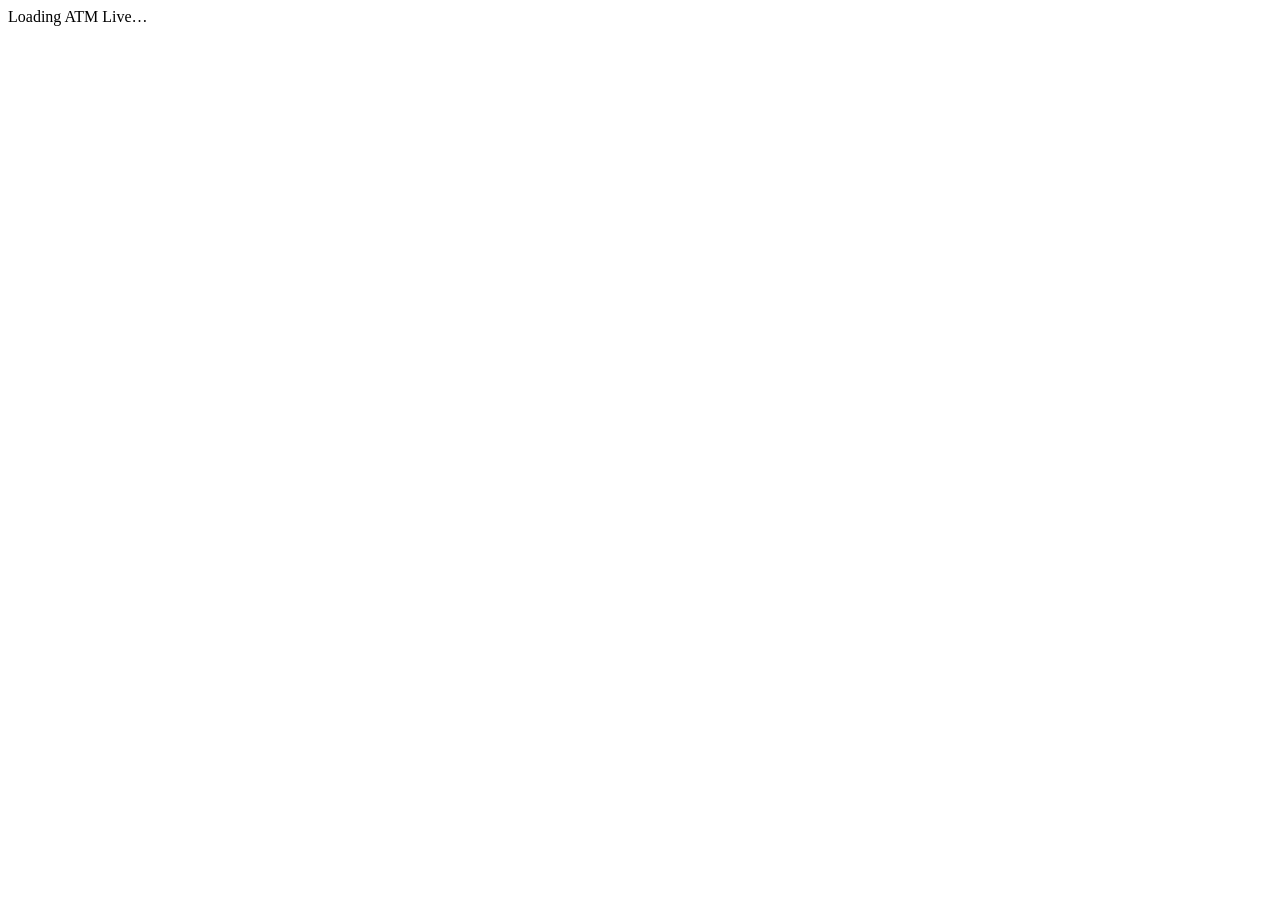
==== live.html @ b84f5c5e "feat: add isolated ATM live entry point and public configuration template" ====
<!doctype html>
<html lang="en">
<head>
  <meta charset="utf-8">
  <meta name="viewport" content="width=device-width, initial-scale=1, viewport-fit=cover">
  <meta name="theme-color" content="#101010">
  <meta name="description" content="ATM Live — authenticated buyer and seller marketplace for hire in Zambia.">
  <title>ATM Live — Anything to Hire</title>
  <link rel="icon" href="./favicon.svg" type="image/svg+xml">
  <link rel="preconnect" href="https://fonts.googleapis.com">
  <link rel="preconnect" href="https://fonts.gstatic.com" crossorigin>
  <link href="https://fonts.googleapis.com/css2?family=Figtree:wght@400;500;600;700;800;900&display=swap" rel="stylesheet">
  <link rel="stylesheet" href="./atm-live.css?v=atm-live-20261122">
</head>
<body>
  <div id="live-root"><div class="loading-shell">Loading ATM Live…</div></div>
  <script src="./atm-live-config.js?v=atm-live-20261122"></script>
  <script type="module" src="./atm-live.js?v=atm-live-20261122"></script>
</body>
</html>
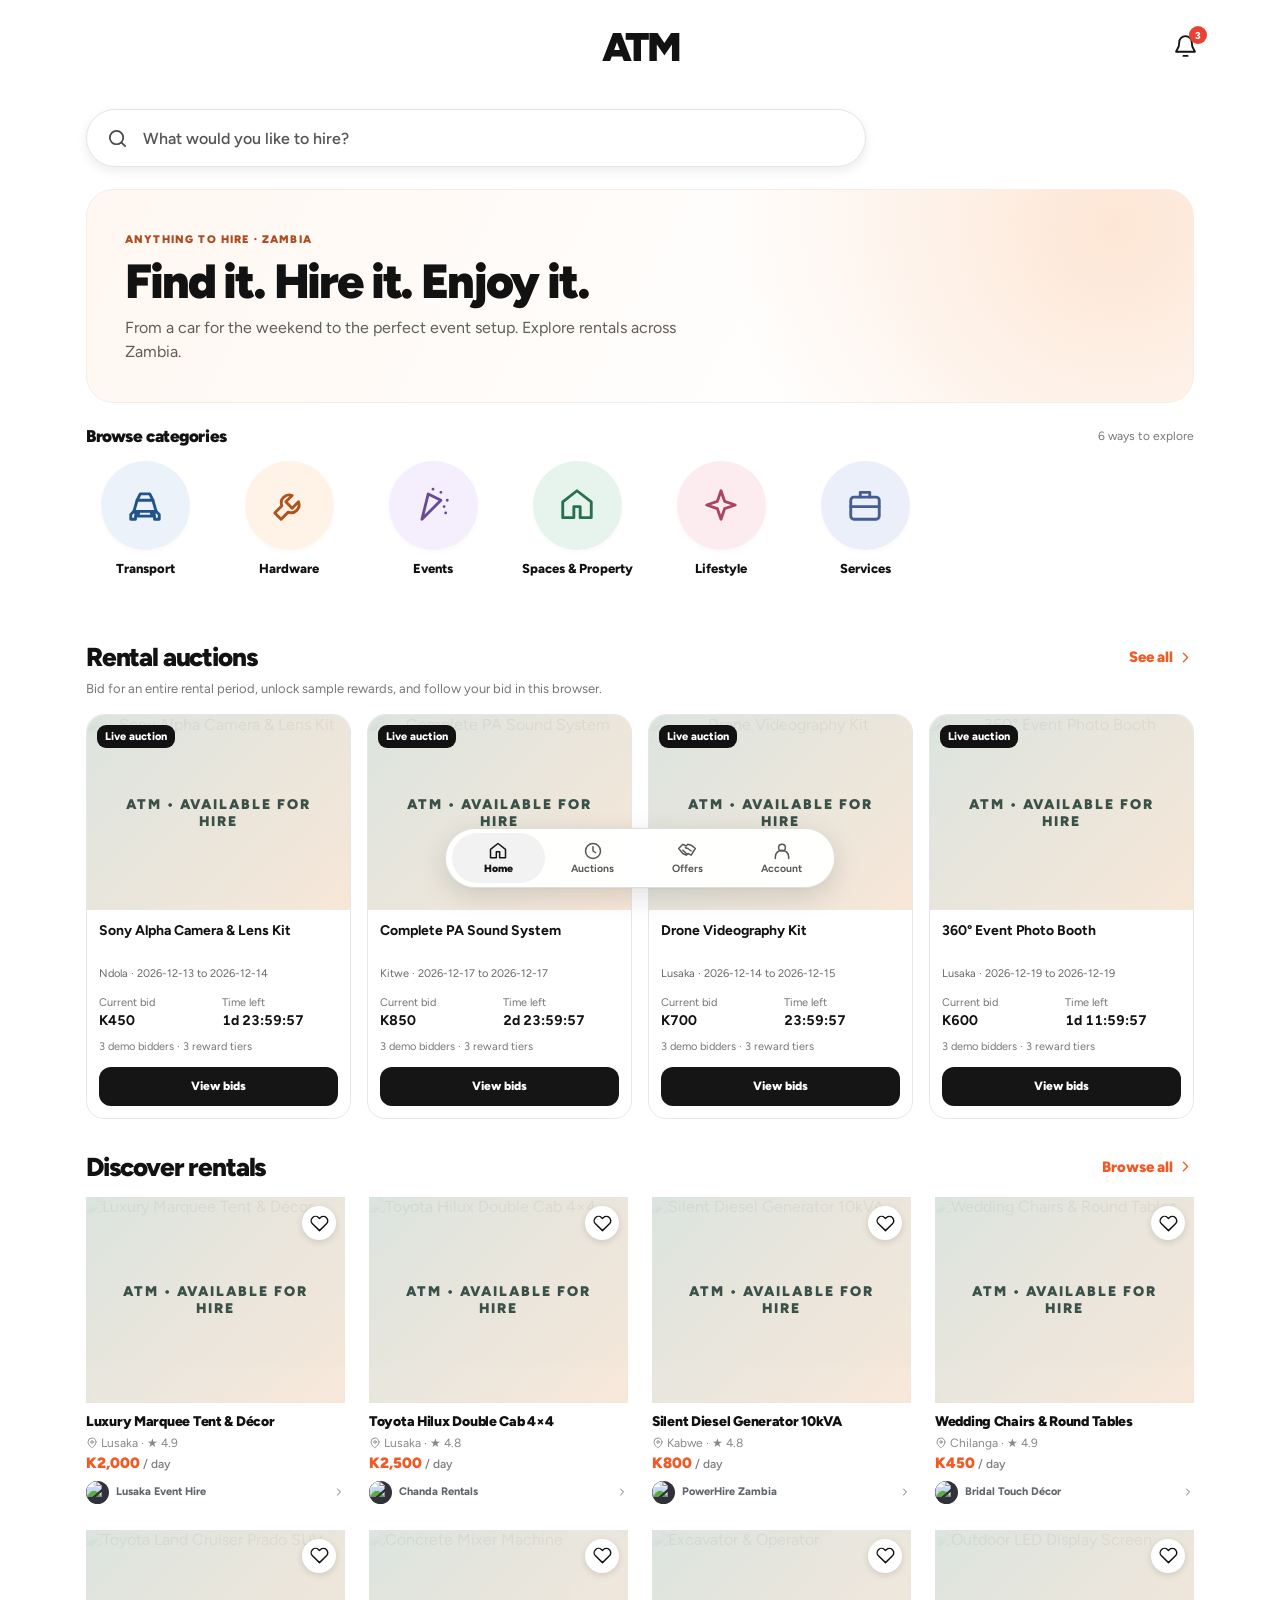
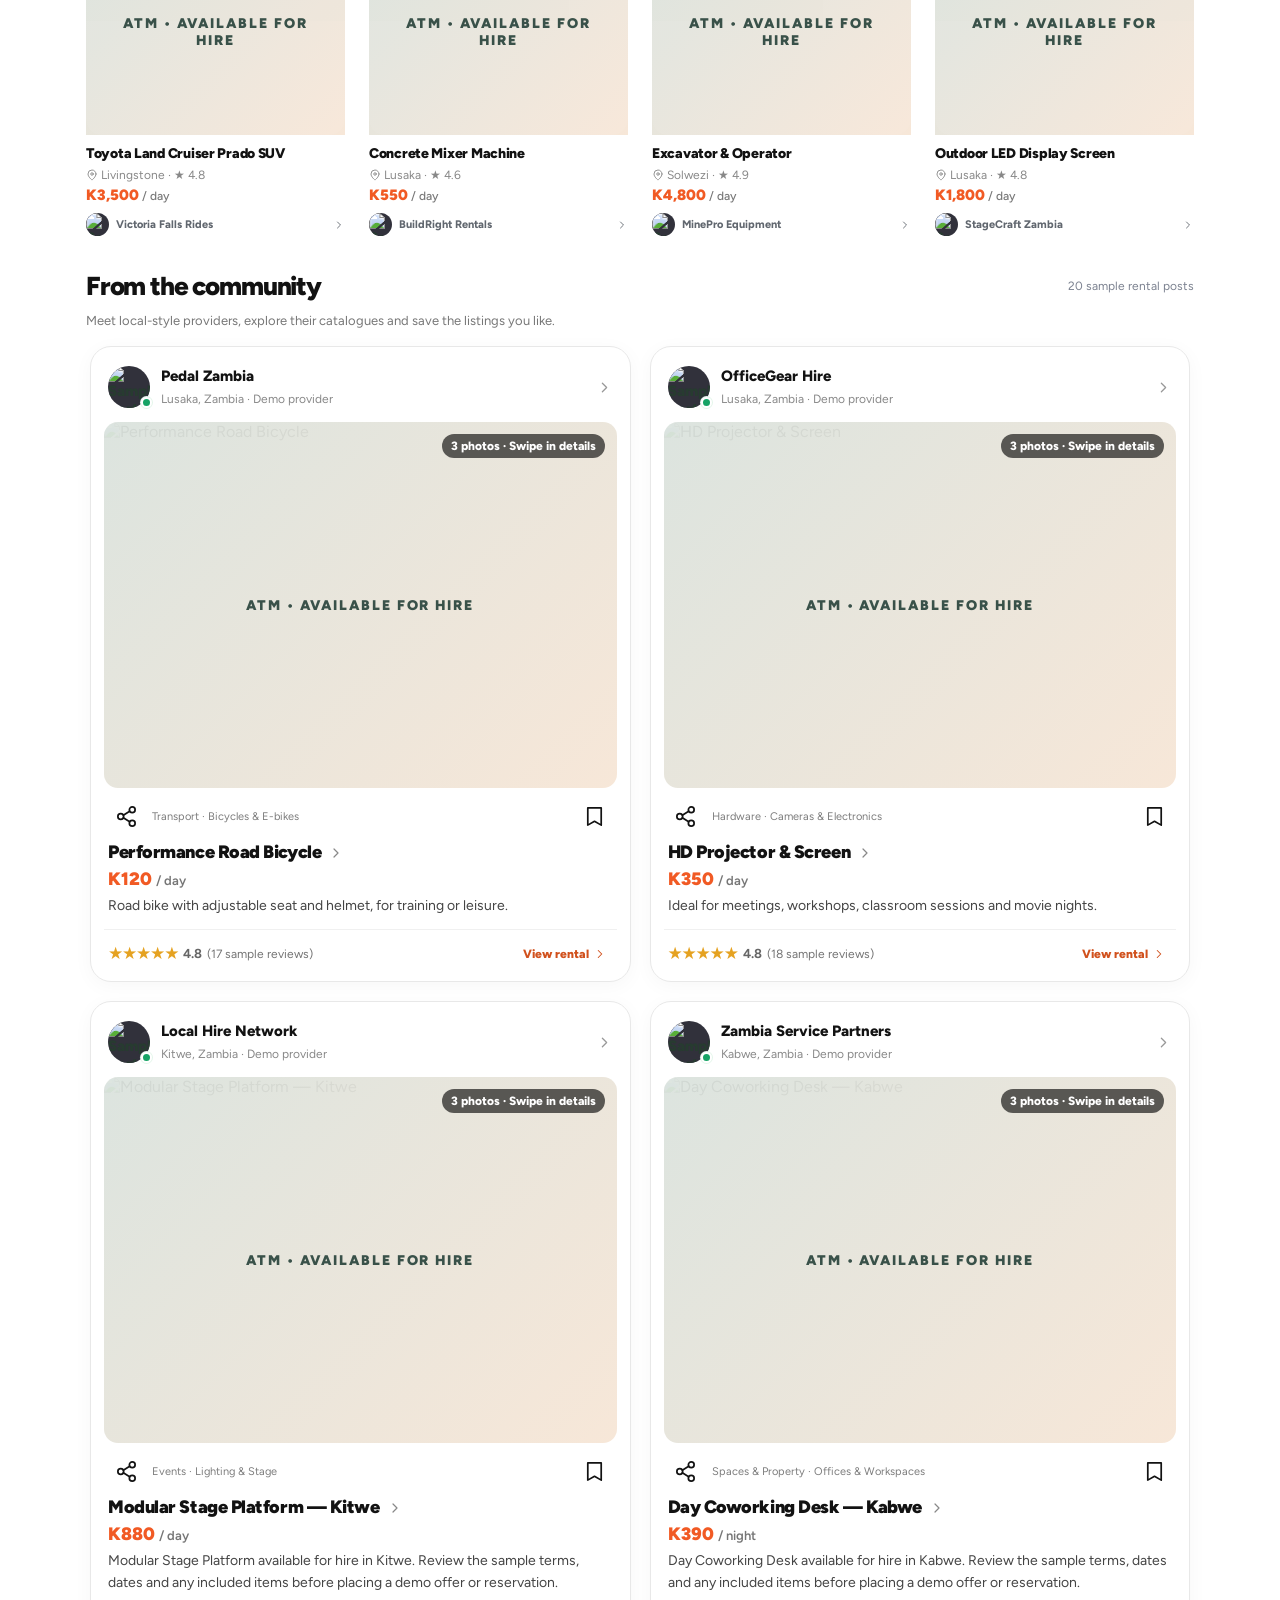
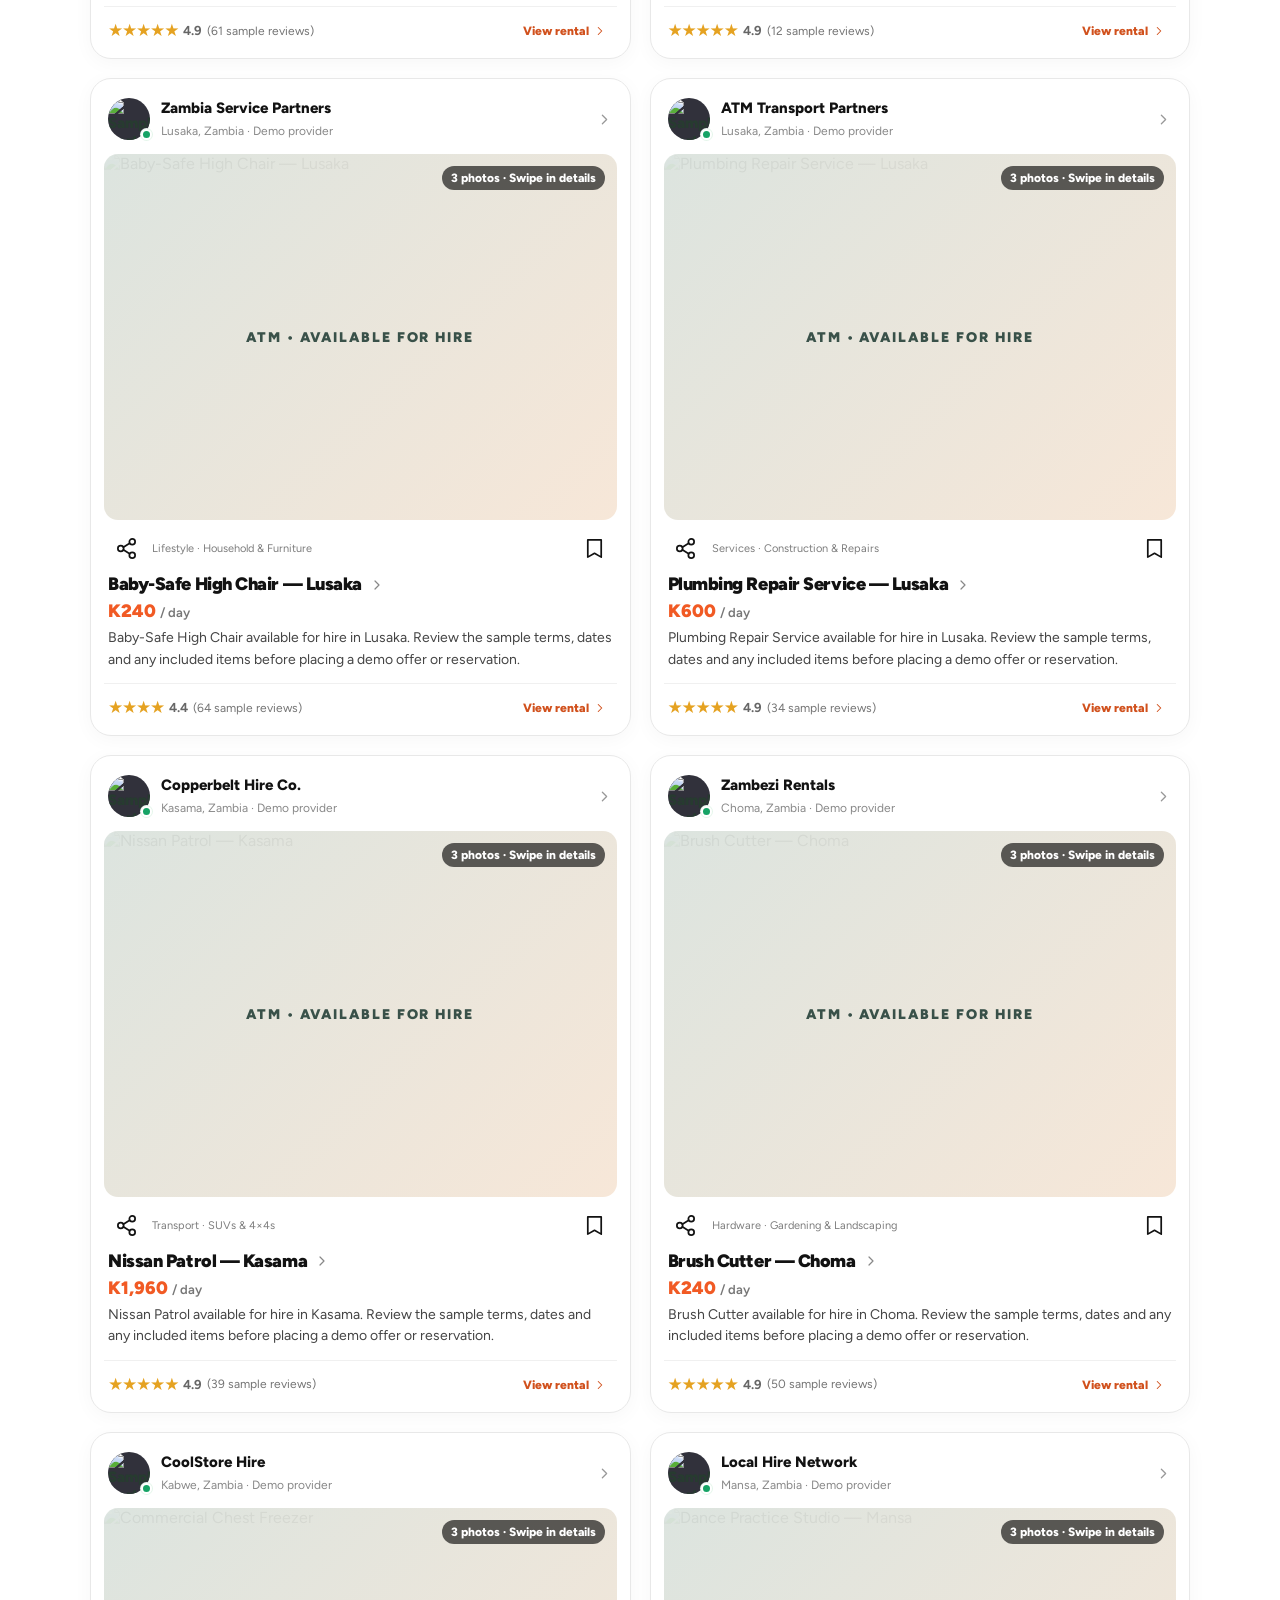
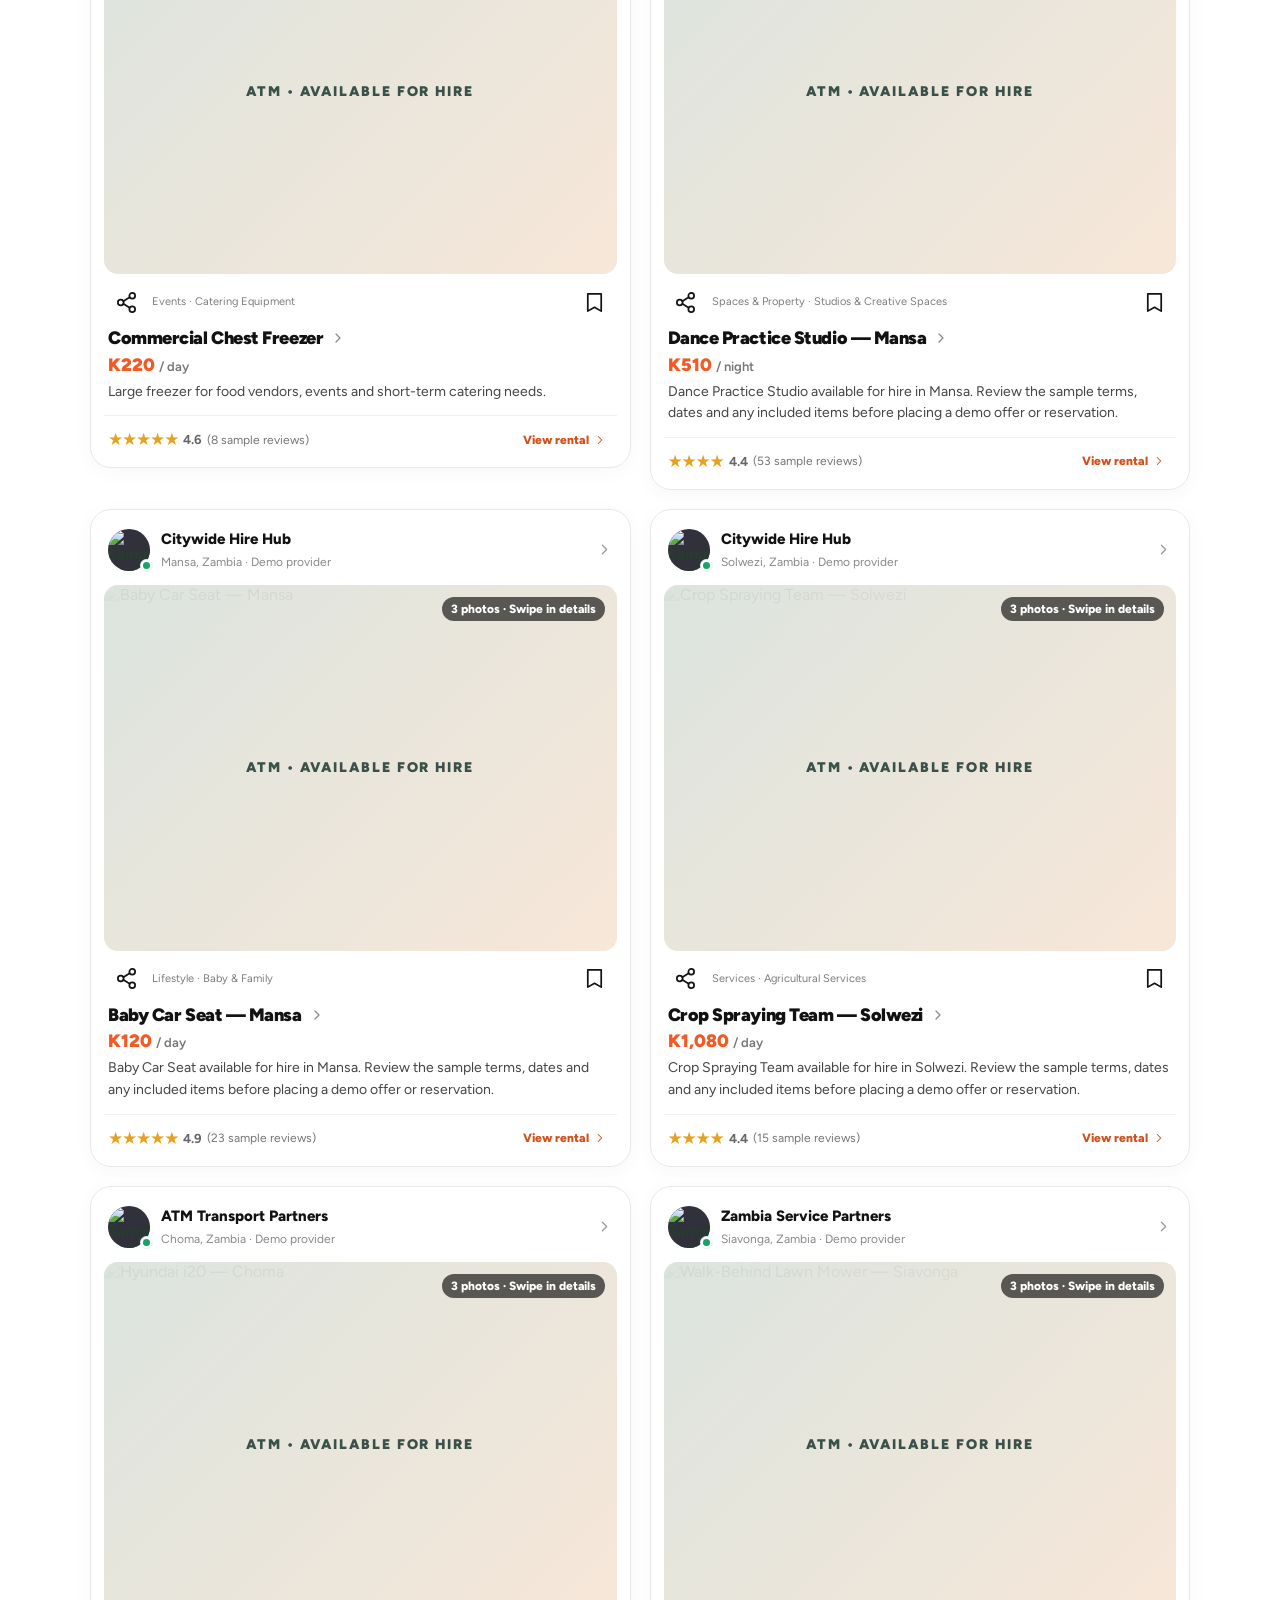
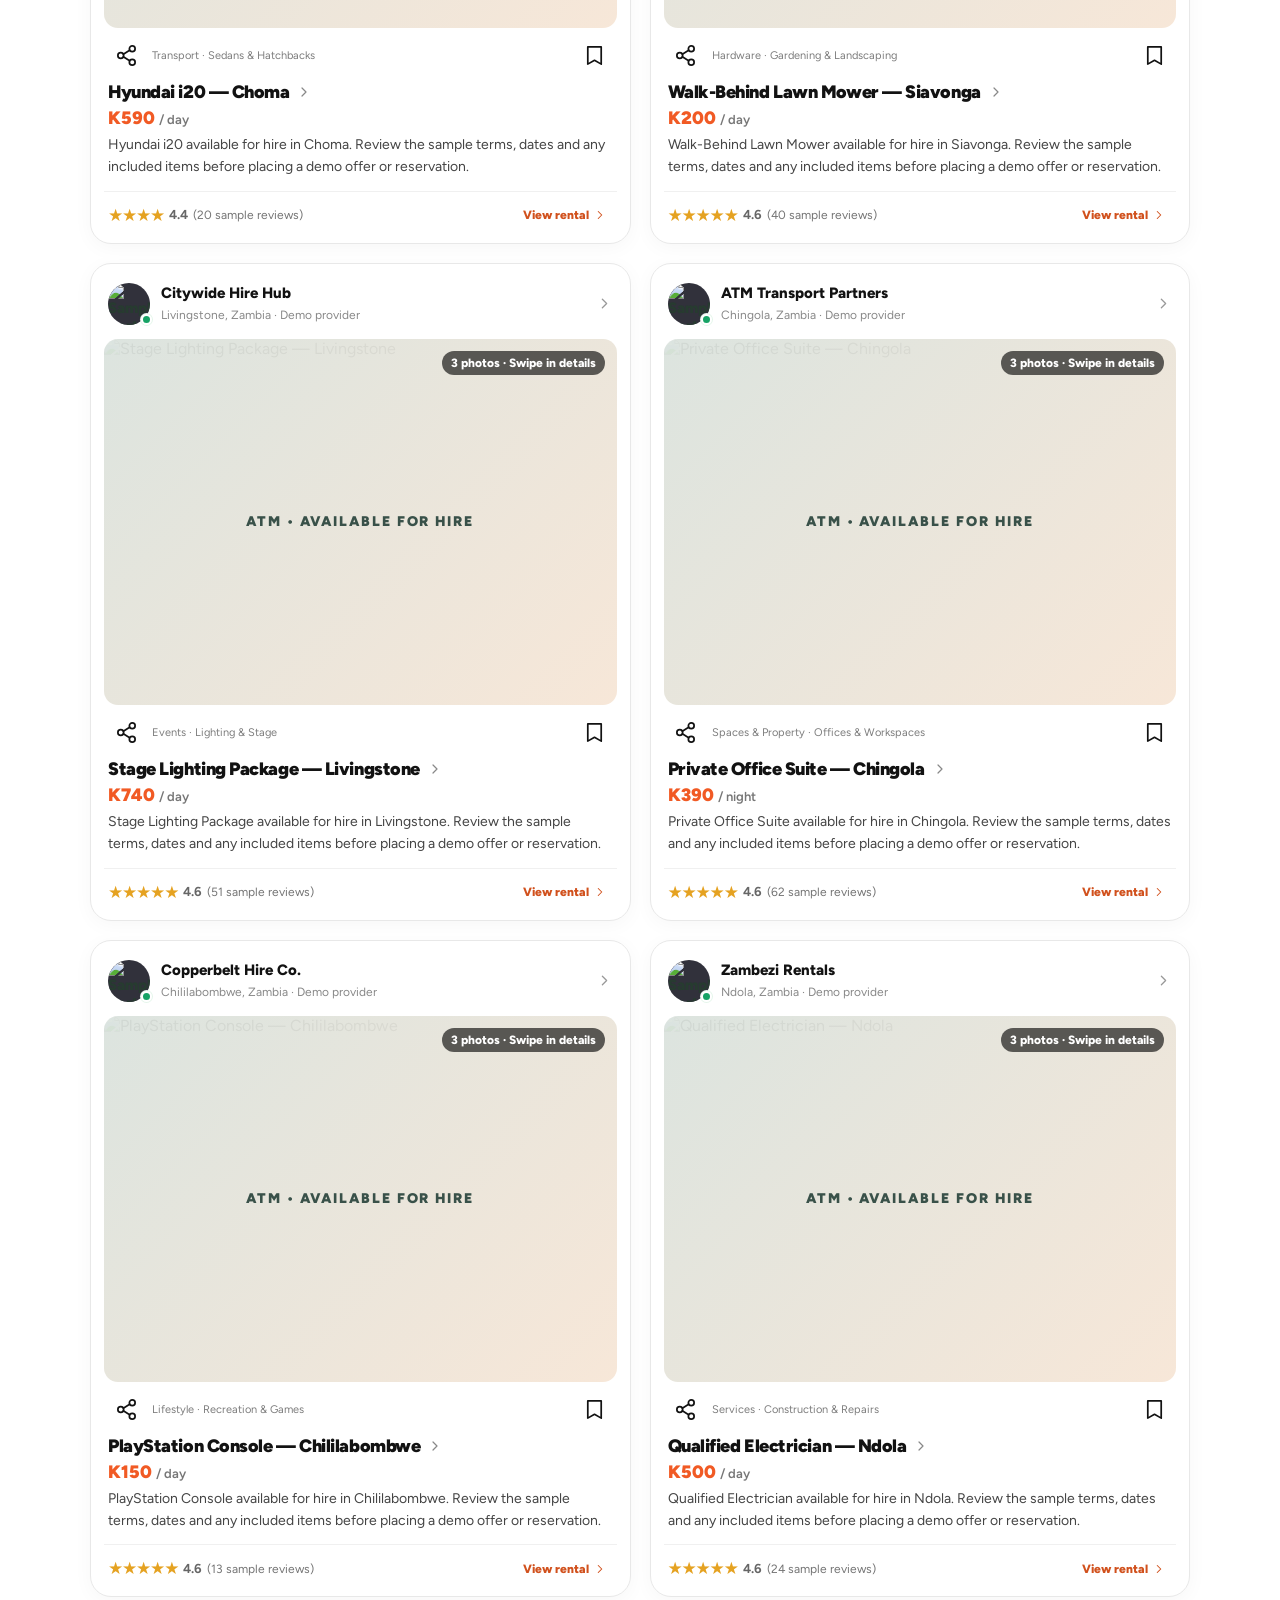
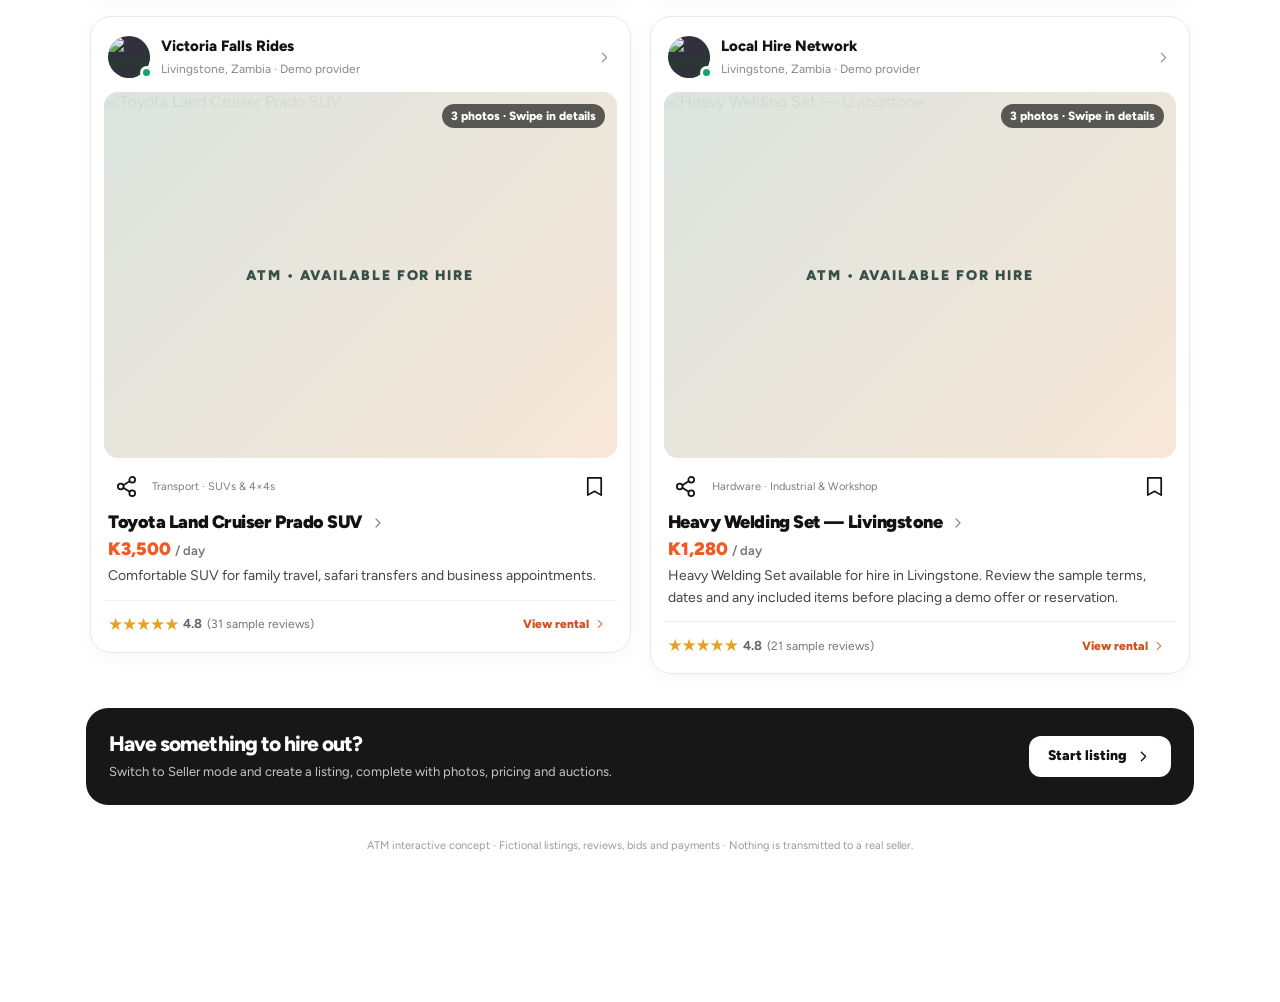
==== commit bf71df1c: "fix(concept): redirect dormant ATM Live beta route to the active frontend demonstration" ====
--- a/live.html
+++ b/live.html
@@ -2,19 +2,18 @@
 <html lang="en">
 <head>
   <meta charset="utf-8">
-  <meta name="viewport" content="width=device-width, initial-scale=1, viewport-fit=cover">
-  <meta name="theme-color" content="#101010">
-  <meta name="description" content="ATM Live — authenticated buyer and seller marketplace for hire in Zambia.">
-  <title>ATM Live — Anything to Hire</title>
-  <link rel="icon" href="./favicon.svg" type="image/svg+xml">
-  <link rel="preconnect" href="https://fonts.googleapis.com">
-  <link rel="preconnect" href="https://fonts.gstatic.com" crossorigin>
-  <link href="https://fonts.googleapis.com/css2?family=Figtree:wght@400;500;600;700;800;900&display=swap" rel="stylesheet">
-  <link rel="stylesheet" href="./atm-live.css?v=atm-live-20261122">
+  <meta name="viewport" content="width=device-width, initial-scale=1">
+  <meta name="robots" content="noindex">
+  <meta name="theme-color" content="#ffffff">
+  <meta http-equiv="refresh" content="0; url=./#/home">
+  <title>ATM — Interactive Concept</title>
+  <script>
+    // ATM is intentionally frontend-only. Preserve the optional Live source files
+    // in GitHub for a future project, but do not open a database setup/login flow.
+    location.replace('./#/home');
+  </script>
 </head>
 <body>
-  <div id="live-root"><div class="loading-shell">Loading ATM Live…</div></div>
-  <script src="./atm-live-config.js?v=atm-live-20261122"></script>
-  <script type="module" src="./atm-live.js?v=atm-live-20261122"></script>
+  <p>ATM is an interactive frontend concept. <a href="./#/home">Open ATM Marketplace</a>.</p>
 </body>
 </html>
